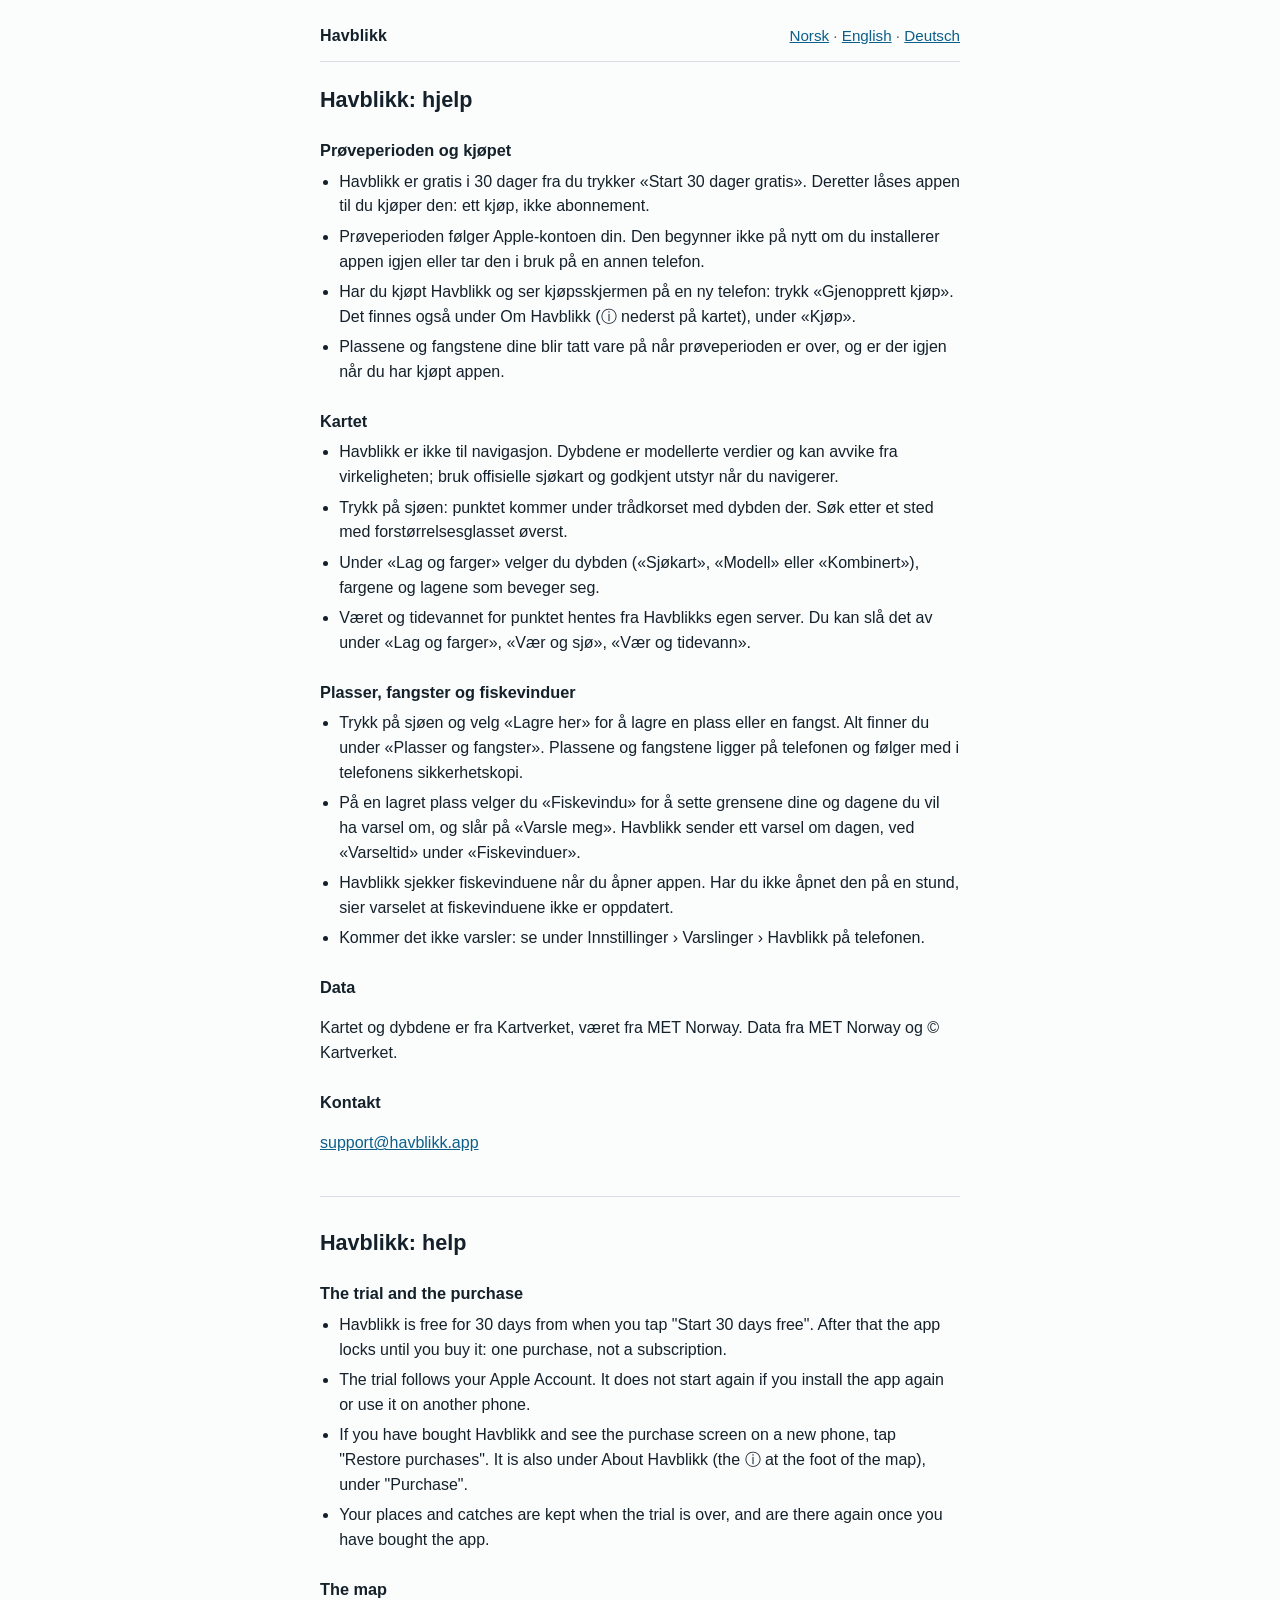
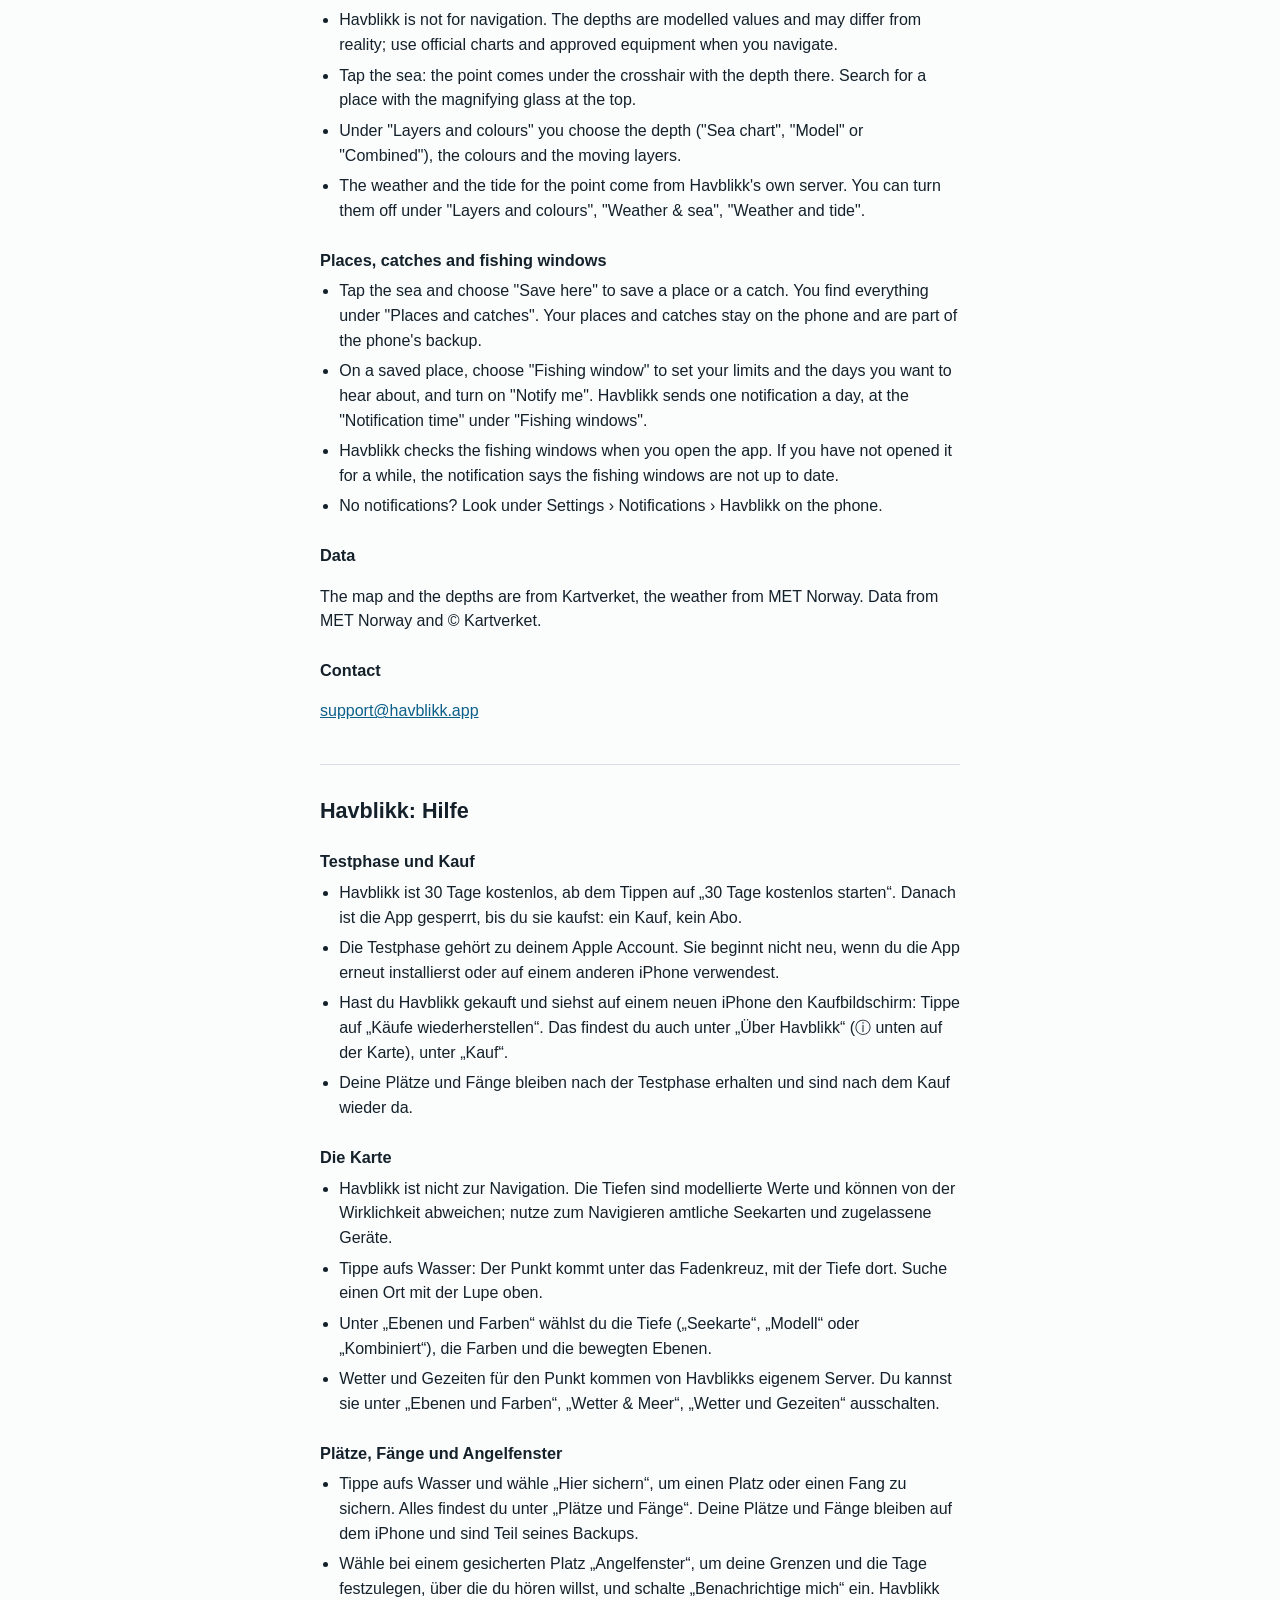
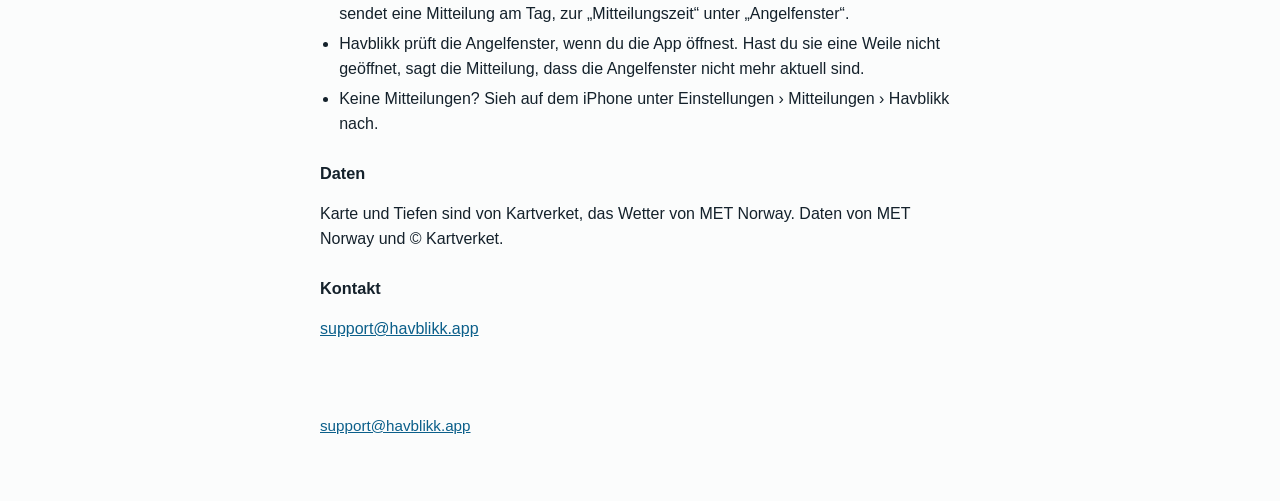
==== support/index.html @ 4362892e "Havblikk's support and privacy pages (nb, en, de), from the app repository's Site/ Co-Authored-By: C" ====
<!doctype html>
<html lang="nb">
<head>
<meta charset="utf-8">
<meta name="viewport" content="width=device-width, initial-scale=1">
<title>Havblikk: hjelp · help · Hilfe</title>
<meta name="description" content="Hjelp til Havblikk: prøveperioden og kjøpet, kartet, plasser og fiskevinduer. Help and Hilfe in English and German.">
<link rel="stylesheet" href="../style.css?v=20261112">
</head>
<body>
<main>
<header>
<p class="app"><a href="../">Havblikk</a></p>
<nav><a href="#nb" lang="nb">Norsk</a> · <a href="#en" lang="en">English</a> · <a href="#de" lang="de">Deutsch</a></nav>
</header>

<section lang="nb" id="nb">
<h2>Havblikk: hjelp</h2>
<h3>Prøveperioden og kjøpet</h3>
<ul>
<li>Havblikk er gratis i 30 dager fra du trykker «Start 30 dager gratis». Deretter låses appen til du kjøper den: ett kjøp, ikke abonnement.</li>
<li>Prøveperioden følger Apple-kontoen din. Den begynner ikke på nytt om du installerer appen igjen eller tar den i bruk på en annen telefon.</li>
<li>Har du kjøpt Havblikk og ser kjøpsskjermen på en ny telefon: trykk «Gjenopprett kjøp». Det finnes også under Om Havblikk (ⓘ nederst på kartet), under «Kjøp».</li>
<li>Plassene og fangstene dine blir tatt vare på når prøveperioden er over, og er der igjen når du har kjøpt appen.</li>
</ul>
<h3>Kartet</h3>
<ul>
<li>Havblikk er ikke til navigasjon. Dybdene er modellerte verdier og kan avvike fra virkeligheten; bruk offisielle sjøkart og godkjent utstyr når du navigerer.</li>
<li>Trykk på sjøen: punktet kommer under trådkorset med dybden der. Søk etter et sted med forstørrelsesglasset øverst.</li>
<li>Under «Lag og farger» velger du dybden («Sjøkart», «Modell» eller «Kombinert»), fargene og lagene som beveger seg.</li>
<li>Været og tidevannet for punktet hentes fra Havblikks egen server. Du kan slå det av under «Lag og farger», «Vær og sjø», «Vær og tidevann».</li>
</ul>
<h3>Plasser, fangster og fiskevinduer</h3>
<ul>
<li>Trykk på sjøen og velg «Lagre her» for å lagre en plass eller en fangst. Alt finner du under «Plasser og fangster». Plassene og fangstene ligger på telefonen og følger med i telefonens sikkerhetskopi.</li>
<li>På en lagret plass velger du «Fiskevindu» for å sette grensene dine og dagene du vil ha varsel om, og slår på «Varsle meg». Havblikk sender ett varsel om dagen, ved «Varseltid» under «Fiskevinduer».</li>
<li>Havblikk sjekker fiskevinduene når du åpner appen. Har du ikke åpnet den på en stund, sier varselet at fiskevinduene ikke er oppdatert.</li>
<li>Kommer det ikke varsler: se under Innstillinger › Varslinger › Havblikk på telefonen.</li>
</ul>
<h3>Data</h3>
<p>Kartet og dybdene er fra Kartverket, været fra MET Norway. Data fra MET Norway og © Kartverket.</p>
<h3>Kontakt</h3>
<p><a href="mailto:support@havblikk.app">support@havblikk.app</a></p>
</section>

<section lang="en" id="en">
<h2>Havblikk: help</h2>
<h3>The trial and the purchase</h3>
<ul>
<li>Havblikk is free for 30 days from when you tap "Start 30 days free". After that the app locks until you buy it: one purchase, not a subscription.</li>
<li>The trial follows your Apple Account. It does not start again if you install the app again or use it on another phone.</li>
<li>If you have bought Havblikk and see the purchase screen on a new phone, tap "Restore purchases". It is also under About Havblikk (the ⓘ at the foot of the map), under "Purchase".</li>
<li>Your places and catches are kept when the trial is over, and are there again once you have bought the app.</li>
</ul>
<h3>The map</h3>
<ul>
<li>Havblikk is not for navigation. The depths are modelled values and may differ from reality; use official charts and approved equipment when you navigate.</li>
<li>Tap the sea: the point comes under the crosshair with the depth there. Search for a place with the magnifying glass at the top.</li>
<li>Under "Layers and colours" you choose the depth ("Sea chart", "Model" or "Combined"), the colours and the moving layers.</li>
<li>The weather and the tide for the point come from Havblikk's own server. You can turn them off under "Layers and colours", "Weather &amp; sea", "Weather and tide".</li>
</ul>
<h3>Places, catches and fishing windows</h3>
<ul>
<li>Tap the sea and choose "Save here" to save a place or a catch. You find everything under "Places and catches". Your places and catches stay on the phone and are part of the phone's backup.</li>
<li>On a saved place, choose "Fishing window" to set your limits and the days you want to hear about, and turn on "Notify me". Havblikk sends one notification a day, at the "Notification time" under "Fishing windows".</li>
<li>Havblikk checks the fishing windows when you open the app. If you have not opened it for a while, the notification says the fishing windows are not up to date.</li>
<li>No notifications? Look under Settings › Notifications › Havblikk on the phone.</li>
</ul>
<h3>Data</h3>
<p>The map and the depths are from Kartverket, the weather from MET Norway. Data from MET Norway and © Kartverket.</p>
<h3>Contact</h3>
<p><a href="mailto:support@havblikk.app">support@havblikk.app</a></p>
</section>

<section lang="de" id="de">
<h2>Havblikk: Hilfe</h2>
<h3>Testphase und Kauf</h3>
<ul>
<li>Havblikk ist 30 Tage kostenlos, ab dem Tippen auf „30 Tage kostenlos starten“. Danach ist die App gesperrt, bis du sie kaufst: ein Kauf, kein Abo.</li>
<li>Die Testphase gehört zu deinem Apple Account. Sie beginnt nicht neu, wenn du die App erneut installierst oder auf einem anderen iPhone verwendest.</li>
<li>Hast du Havblikk gekauft und siehst auf einem neuen iPhone den Kaufbildschirm: Tippe auf „Käufe wiederherstellen“. Das findest du auch unter „Über Havblikk“ (ⓘ unten auf der Karte), unter „Kauf“.</li>
<li>Deine Plätze und Fänge bleiben nach der Testphase erhalten und sind nach dem Kauf wieder da.</li>
</ul>
<h3>Die Karte</h3>
<ul>
<li>Havblikk ist nicht zur Navigation. Die Tiefen sind modellierte Werte und können von der Wirklichkeit abweichen; nutze zum Navigieren amtliche Seekarten und zugelassene Geräte.</li>
<li>Tippe aufs Wasser: Der Punkt kommt unter das Fadenkreuz, mit der Tiefe dort. Suche einen Ort mit der Lupe oben.</li>
<li>Unter „Ebenen und Farben“ wählst du die Tiefe („Seekarte“, „Modell“ oder „Kombiniert“), die Farben und die bewegten Ebenen.</li>
<li>Wetter und Gezeiten für den Punkt kommen von Havblikks eigenem Server. Du kannst sie unter „Ebenen und Farben“, „Wetter &amp; Meer“, „Wetter und Gezeiten“ ausschalten.</li>
</ul>
<h3>Plätze, Fänge und Angelfenster</h3>
<ul>
<li>Tippe aufs Wasser und wähle „Hier sichern“, um einen Platz oder einen Fang zu sichern. Alles findest du unter „Plätze und Fänge“. Deine Plätze und Fänge bleiben auf dem iPhone und sind Teil seines Backups.</li>
<li>Wähle bei einem gesicherten Platz „Angelfenster“, um deine Grenzen und die Tage festzulegen, über die du hören willst, und schalte „Benachrichtige mich“ ein. Havblikk sendet eine Mitteilung am Tag, zur „Mitteilungszeit“ unter „Angelfenster“.</li>
<li>Havblikk prüft die Angelfenster, wenn du die App öffnest. Hast du sie eine Weile nicht geöffnet, sagt die Mitteilung, dass die Angelfenster nicht mehr aktuell sind.</li>
<li>Keine Mitteilungen? Sieh auf dem iPhone unter Einstellungen › Mitteilungen › Havblikk nach.</li>
</ul>
<h3>Daten</h3>
<p>Karte und Tiefen sind von Kartverket, das Wetter von MET Norway. Daten von MET Norway und © Kartverket.</p>
<h3>Kontakt</h3>
<p><a href="mailto:support@havblikk.app">support@havblikk.app</a></p>
</section>

<footer><p><a href="mailto:support@havblikk.app">support@havblikk.app</a></p></footer>
</main>
</body>
</html>
---- style.css ----
/* Havblikk's support and privacy pages: one column, the system's type, the sea's blue for links. */
:root {
  --ink: #14212b;
  --muted: #4d5d68;
  --line: #d6dee3;
  --paper: #fbfcfc;
  --link: #0b5f8a;
}
@media (prefers-color-scheme: dark) {
  :root {
    --ink: #e6edf1;
    --muted: #9fb0bb;
    --line: #2b3a44;
    --paper: #0f171d;
    --link: #7cc3e6;
  }
}
* { box-sizing: border-box; }
html { -webkit-text-size-adjust: 100%; }
body {
  margin: 0;
  background: var(--paper);
  color: var(--ink);
  font: 16px/1.55 -apple-system, BlinkMacSystemFont, "Helvetica Neue", Arial, sans-serif;
}
main { max-width: 42rem; margin: 0 auto; padding: 1.5rem 1rem 3rem; }
header { display: flex; flex-wrap: wrap; gap: 0.5rem 1.5rem; align-items: baseline; justify-content: space-between;
  border-bottom: 1px solid var(--line); padding-bottom: 0.75rem; margin-bottom: 1.5rem; }
.app { margin: 0; font-weight: 600; letter-spacing: 0.01em; }
.app a { color: var(--ink); text-decoration: none; }
nav { color: var(--muted); font-size: 0.95rem; }
section { padding-bottom: 1.5rem; border-bottom: 1px solid var(--line); margin-bottom: 2rem; }
section:last-of-type { border-bottom: 0; }
h1 { font-size: 1.6rem; line-height: 1.25; margin: 0 0 0.5rem; }
h2 { font-size: 1.35rem; line-height: 1.3; margin: 0 0 1rem; }
h3 { font-size: 1.02rem; margin: 1.5rem 0 0.4rem; }
p, li { overflow-wrap: anywhere; }
ul { padding-left: 1.2rem; margin: 0.4rem 0; }
li { margin: 0.35rem 0; }
a { color: var(--link); }
a:focus-visible { outline: 2px solid var(--link); outline-offset: 2px; }
footer { color: var(--muted); font-size: 0.95rem; }
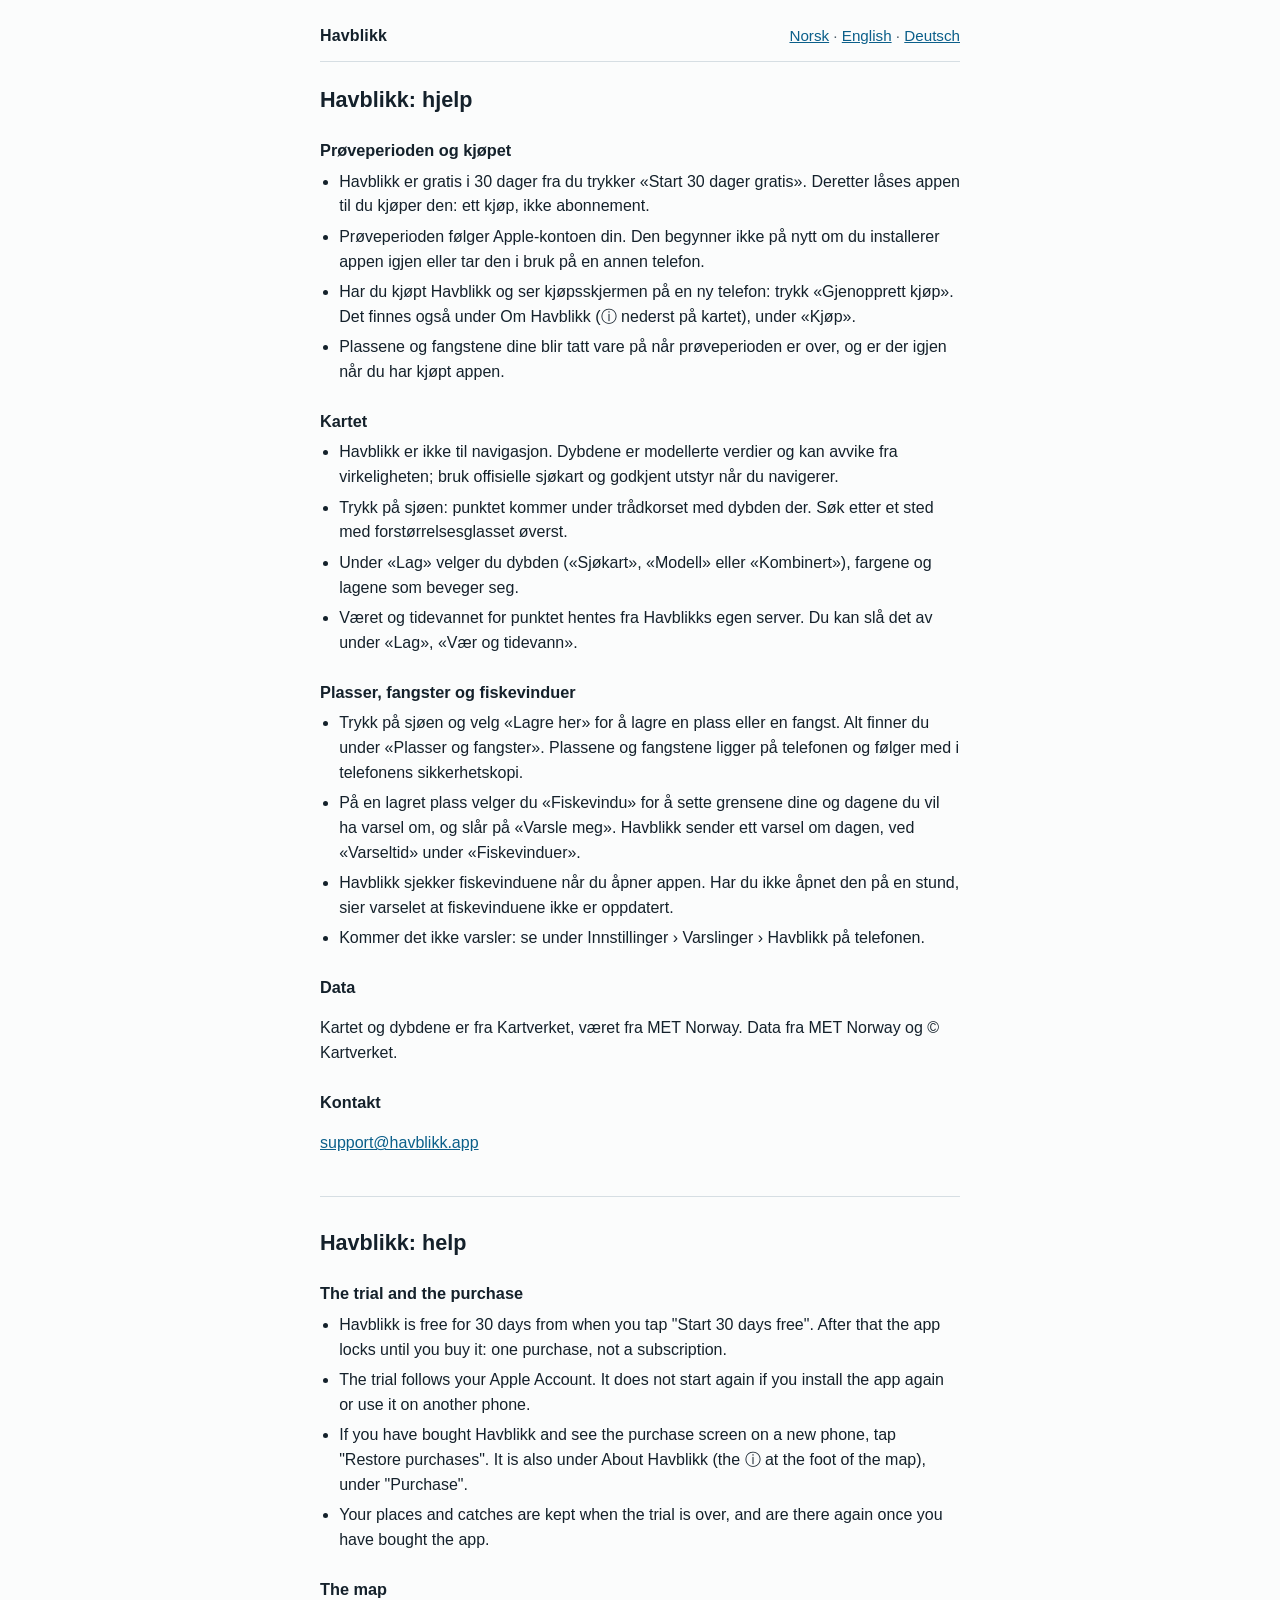
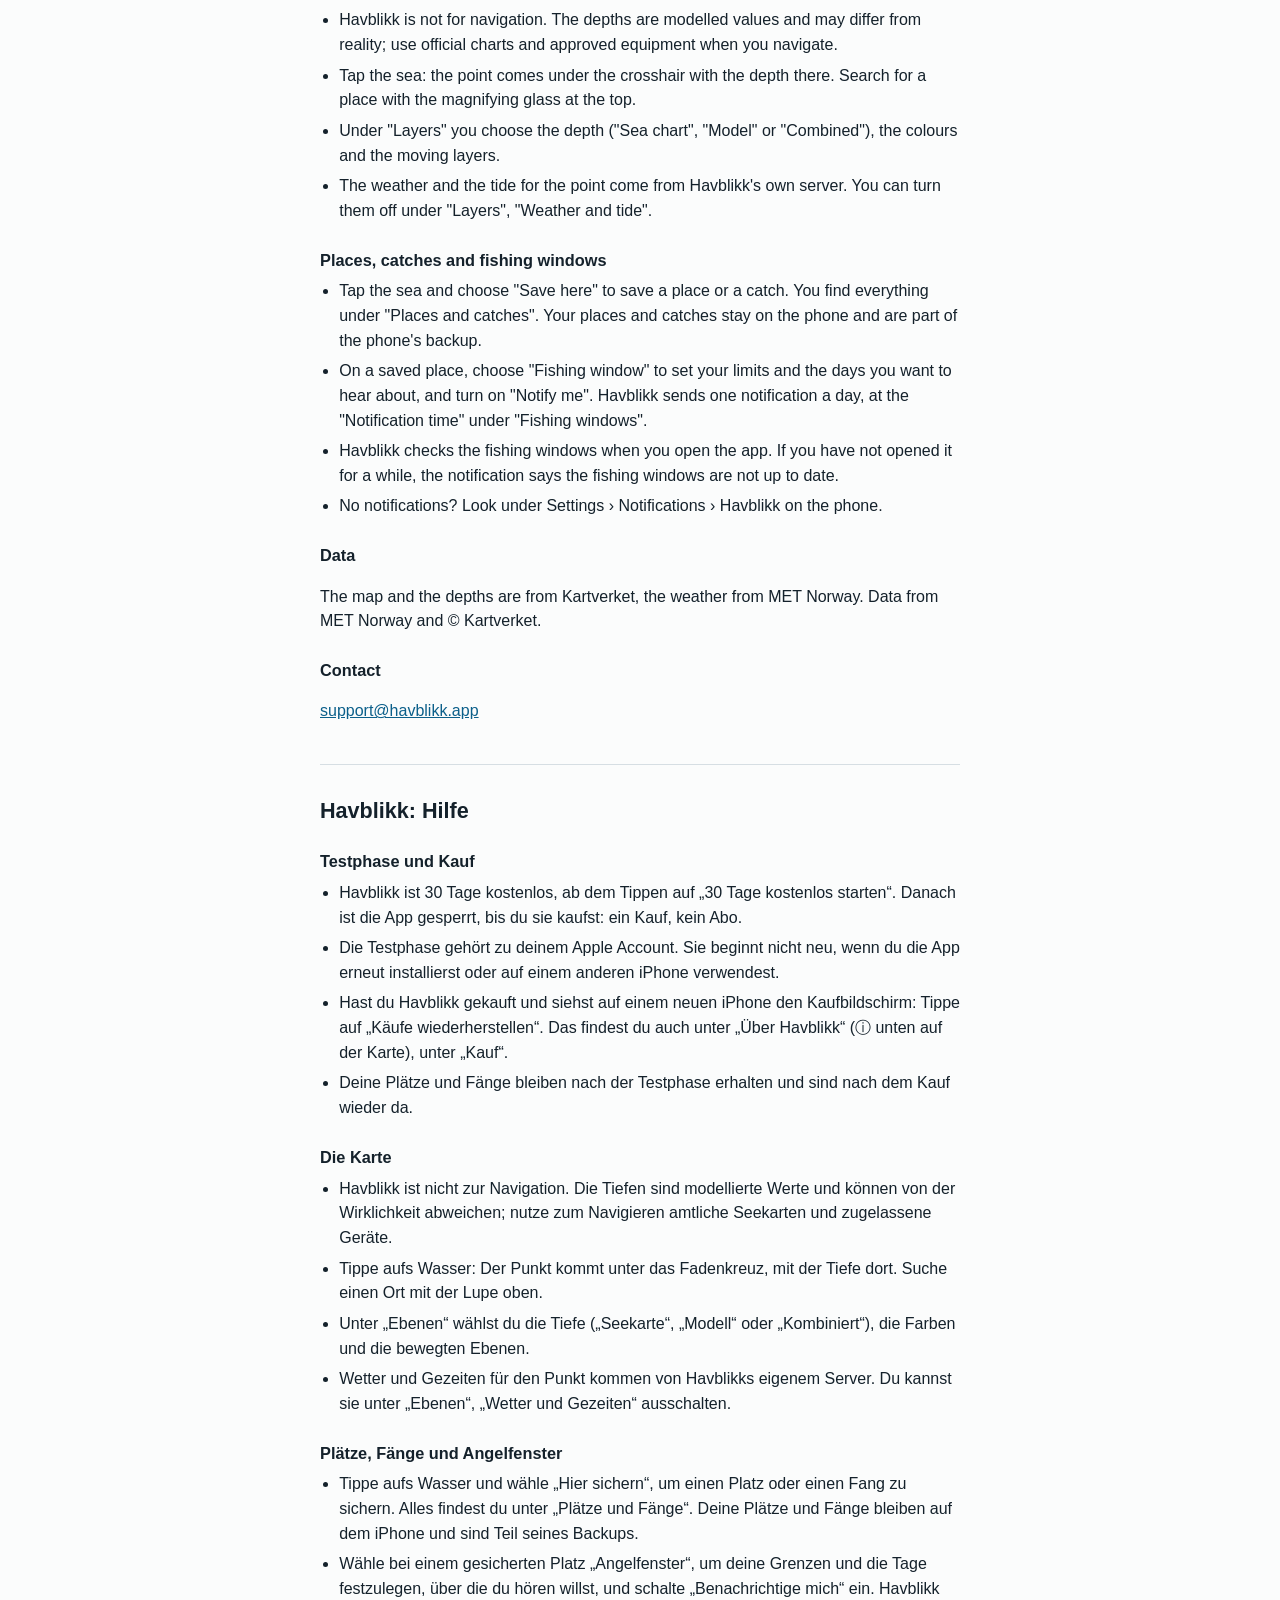
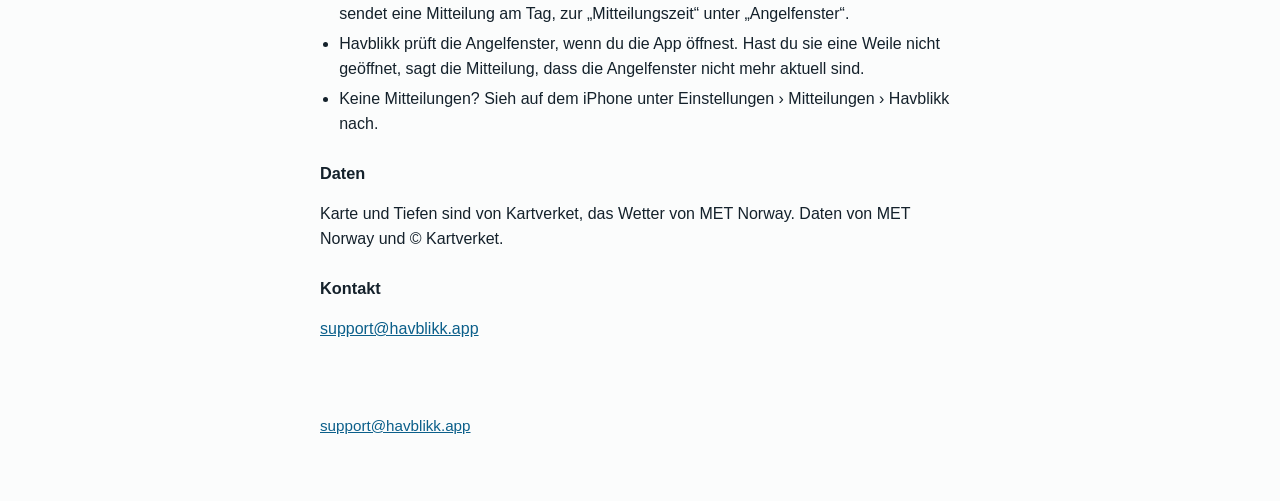
==== commit 20148cab: "Havblikk 1.1: the position, the depth's tile lists and the banks' finer tiles (privacy); the layer s" ====
--- a/support/index.html
+++ b/support/index.html
@@ -27,8 +27,8 @@
 <ul>
 <li>Havblikk er ikke til navigasjon. Dybdene er modellerte verdier og kan avvike fra virkeligheten; bruk offisielle sjøkart og godkjent utstyr når du navigerer.</li>
 <li>Trykk på sjøen: punktet kommer under trådkorset med dybden der. Søk etter et sted med forstørrelsesglasset øverst.</li>
-<li>Under «Lag og farger» velger du dybden («Sjøkart», «Modell» eller «Kombinert»), fargene og lagene som beveger seg.</li>
-<li>Været og tidevannet for punktet hentes fra Havblikks egen server. Du kan slå det av under «Lag og farger», «Vær og sjø», «Vær og tidevann».</li>
+<li>Under «Lag» velger du dybden («Sjøkart», «Modell» eller «Kombinert»), fargene og lagene som beveger seg.</li>
+<li>Været og tidevannet for punktet hentes fra Havblikks egen server. Du kan slå det av under «Lag», «Vær og tidevann».</li>
 </ul>
 <h3>Plasser, fangster og fiskevinduer</h3>
 <ul>
@@ -56,8 +56,8 @@
 <ul>
 <li>Havblikk is not for navigation. The depths are modelled values and may differ from reality; use official charts and approved equipment when you navigate.</li>
 <li>Tap the sea: the point comes under the crosshair with the depth there. Search for a place with the magnifying glass at the top.</li>
-<li>Under "Layers and colours" you choose the depth ("Sea chart", "Model" or "Combined"), the colours and the moving layers.</li>
-<li>The weather and the tide for the point come from Havblikk's own server. You can turn them off under "Layers and colours", "Weather &amp; sea", "Weather and tide".</li>
+<li>Under "Layers" you choose the depth ("Sea chart", "Model" or "Combined"), the colours and the moving layers.</li>
+<li>The weather and the tide for the point come from Havblikk's own server. You can turn them off under "Layers", "Weather and tide".</li>
 </ul>
 <h3>Places, catches and fishing windows</h3>
 <ul>
@@ -85,8 +85,8 @@
 <ul>
 <li>Havblikk ist nicht zur Navigation. Die Tiefen sind modellierte Werte und können von der Wirklichkeit abweichen; nutze zum Navigieren amtliche Seekarten und zugelassene Geräte.</li>
 <li>Tippe aufs Wasser: Der Punkt kommt unter das Fadenkreuz, mit der Tiefe dort. Suche einen Ort mit der Lupe oben.</li>
-<li>Unter „Ebenen und Farben“ wählst du die Tiefe („Seekarte“, „Modell“ oder „Kombiniert“), die Farben und die bewegten Ebenen.</li>
-<li>Wetter und Gezeiten für den Punkt kommen von Havblikks eigenem Server. Du kannst sie unter „Ebenen und Farben“, „Wetter &amp; Meer“, „Wetter und Gezeiten“ ausschalten.</li>
+<li>Unter „Ebenen“ wählst du die Tiefe („Seekarte“, „Modell“ oder „Kombiniert“), die Farben und die bewegten Ebenen.</li>
+<li>Wetter und Gezeiten für den Punkt kommen von Havblikks eigenem Server. Du kannst sie unter „Ebenen“, „Wetter und Gezeiten“ ausschalten.</li>
 </ul>
 <h3>Plätze, Fänge und Angelfenster</h3>
 <ul>
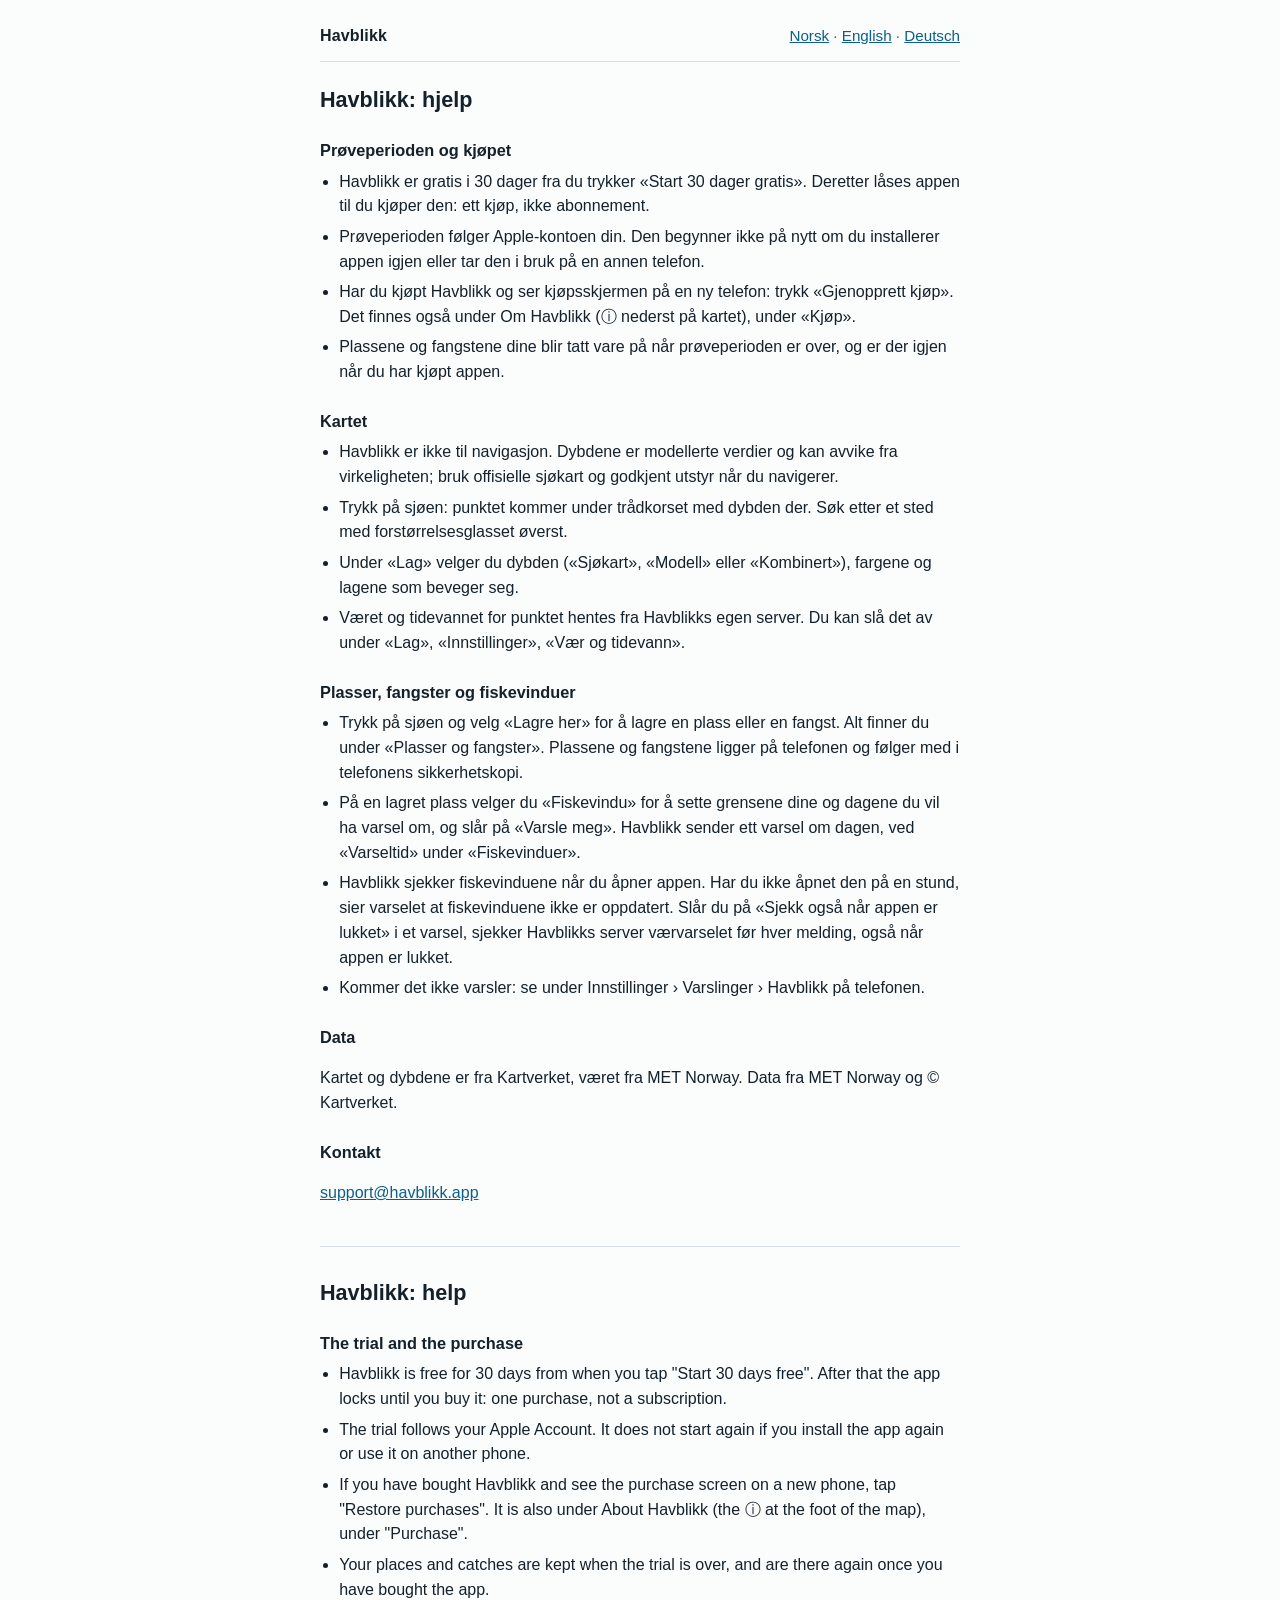
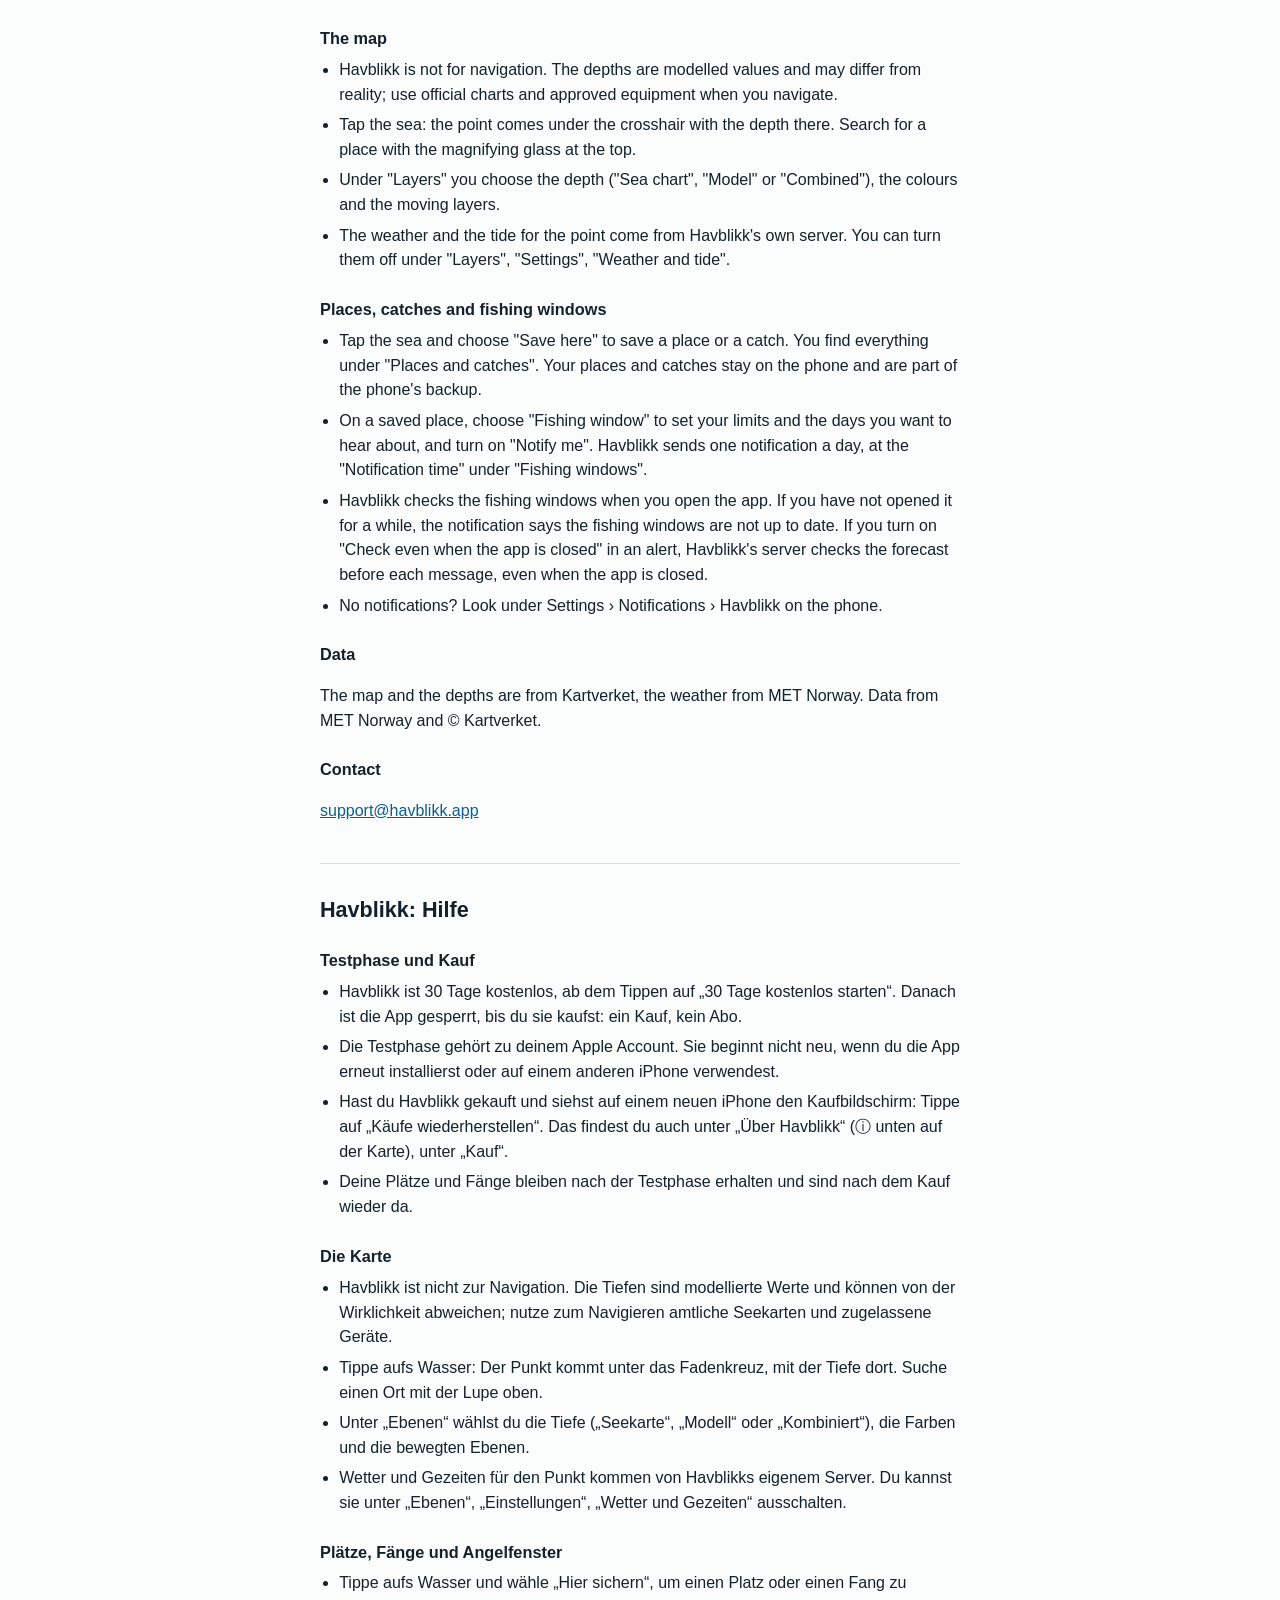
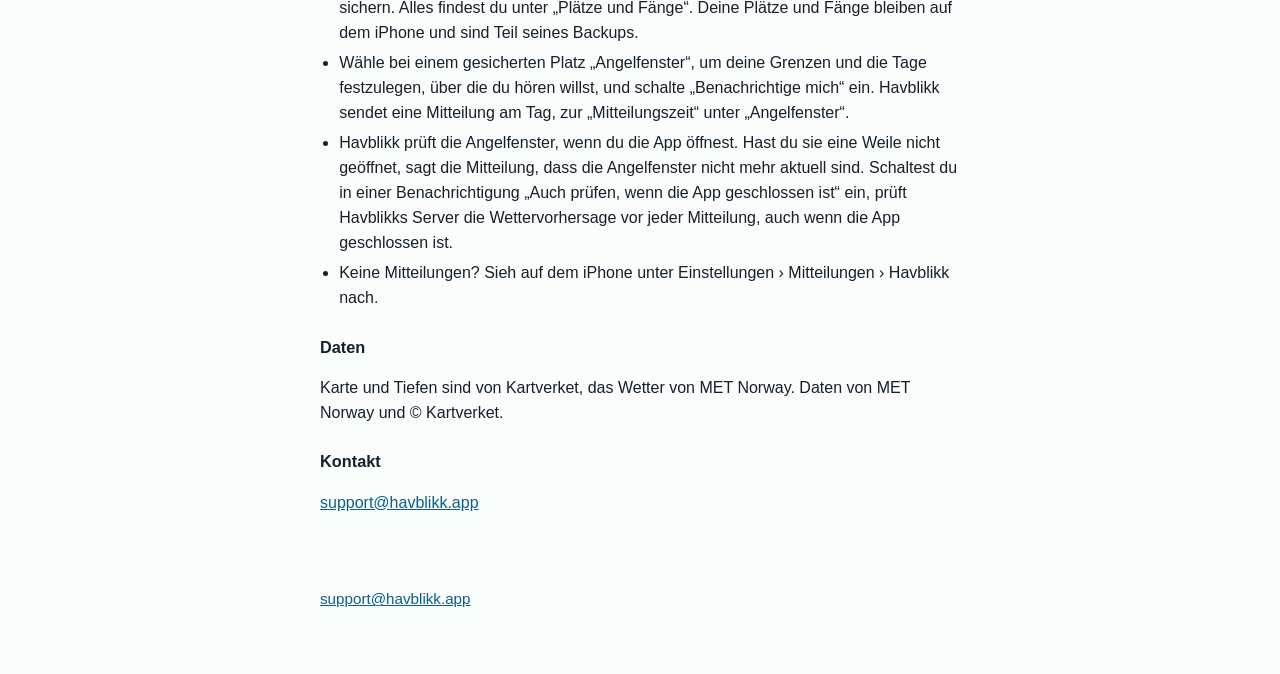
==== commit 5d527b35: "Havblikk 1.3: the support page names the alerts' server check and the Settings step (nb, en, de) Co-" ====
--- a/support/index.html
+++ b/support/index.html
@@ -28,13 +28,13 @@
 <li>Havblikk er ikke til navigasjon. Dybdene er modellerte verdier og kan avvike fra virkeligheten; bruk offisielle sjøkart og godkjent utstyr når du navigerer.</li>
 <li>Trykk på sjøen: punktet kommer under trådkorset med dybden der. Søk etter et sted med forstørrelsesglasset øverst.</li>
 <li>Under «Lag» velger du dybden («Sjøkart», «Modell» eller «Kombinert»), fargene og lagene som beveger seg.</li>
-<li>Været og tidevannet for punktet hentes fra Havblikks egen server. Du kan slå det av under «Lag», «Vær og tidevann».</li>
+<li>Været og tidevannet for punktet hentes fra Havblikks egen server. Du kan slå det av under «Lag», «Innstillinger», «Vær og tidevann».</li>
 </ul>
 <h3>Plasser, fangster og fiskevinduer</h3>
 <ul>
 <li>Trykk på sjøen og velg «Lagre her» for å lagre en plass eller en fangst. Alt finner du under «Plasser og fangster». Plassene og fangstene ligger på telefonen og følger med i telefonens sikkerhetskopi.</li>
 <li>På en lagret plass velger du «Fiskevindu» for å sette grensene dine og dagene du vil ha varsel om, og slår på «Varsle meg». Havblikk sender ett varsel om dagen, ved «Varseltid» under «Fiskevinduer».</li>
-<li>Havblikk sjekker fiskevinduene når du åpner appen. Har du ikke åpnet den på en stund, sier varselet at fiskevinduene ikke er oppdatert.</li>
+<li>Havblikk sjekker fiskevinduene når du åpner appen. Har du ikke åpnet den på en stund, sier varselet at fiskevinduene ikke er oppdatert. Slår du på «Sjekk også når appen er lukket» i et varsel, sjekker Havblikks server værvarselet før hver melding, også når appen er lukket.</li>
 <li>Kommer det ikke varsler: se under Innstillinger › Varslinger › Havblikk på telefonen.</li>
 </ul>
 <h3>Data</h3>
@@ -57,13 +57,13 @@
 <li>Havblikk is not for navigation. The depths are modelled values and may differ from reality; use official charts and approved equipment when you navigate.</li>
 <li>Tap the sea: the point comes under the crosshair with the depth there. Search for a place with the magnifying glass at the top.</li>
 <li>Under "Layers" you choose the depth ("Sea chart", "Model" or "Combined"), the colours and the moving layers.</li>
-<li>The weather and the tide for the point come from Havblikk's own server. You can turn them off under "Layers", "Weather and tide".</li>
+<li>The weather and the tide for the point come from Havblikk's own server. You can turn them off under "Layers", "Settings", "Weather and tide".</li>
 </ul>
 <h3>Places, catches and fishing windows</h3>
 <ul>
 <li>Tap the sea and choose "Save here" to save a place or a catch. You find everything under "Places and catches". Your places and catches stay on the phone and are part of the phone's backup.</li>
 <li>On a saved place, choose "Fishing window" to set your limits and the days you want to hear about, and turn on "Notify me". Havblikk sends one notification a day, at the "Notification time" under "Fishing windows".</li>
-<li>Havblikk checks the fishing windows when you open the app. If you have not opened it for a while, the notification says the fishing windows are not up to date.</li>
+<li>Havblikk checks the fishing windows when you open the app. If you have not opened it for a while, the notification says the fishing windows are not up to date. If you turn on "Check even when the app is closed" in an alert, Havblikk's server checks the forecast before each message, even when the app is closed.</li>
 <li>No notifications? Look under Settings › Notifications › Havblikk on the phone.</li>
 </ul>
 <h3>Data</h3>
@@ -86,13 +86,13 @@
 <li>Havblikk ist nicht zur Navigation. Die Tiefen sind modellierte Werte und können von der Wirklichkeit abweichen; nutze zum Navigieren amtliche Seekarten und zugelassene Geräte.</li>
 <li>Tippe aufs Wasser: Der Punkt kommt unter das Fadenkreuz, mit der Tiefe dort. Suche einen Ort mit der Lupe oben.</li>
 <li>Unter „Ebenen“ wählst du die Tiefe („Seekarte“, „Modell“ oder „Kombiniert“), die Farben und die bewegten Ebenen.</li>
-<li>Wetter und Gezeiten für den Punkt kommen von Havblikks eigenem Server. Du kannst sie unter „Ebenen“, „Wetter und Gezeiten“ ausschalten.</li>
+<li>Wetter und Gezeiten für den Punkt kommen von Havblikks eigenem Server. Du kannst sie unter „Ebenen“, „Einstellungen“, „Wetter und Gezeiten“ ausschalten.</li>
 </ul>
 <h3>Plätze, Fänge und Angelfenster</h3>
 <ul>
 <li>Tippe aufs Wasser und wähle „Hier sichern“, um einen Platz oder einen Fang zu sichern. Alles findest du unter „Plätze und Fänge“. Deine Plätze und Fänge bleiben auf dem iPhone und sind Teil seines Backups.</li>
 <li>Wähle bei einem gesicherten Platz „Angelfenster“, um deine Grenzen und die Tage festzulegen, über die du hören willst, und schalte „Benachrichtige mich“ ein. Havblikk sendet eine Mitteilung am Tag, zur „Mitteilungszeit“ unter „Angelfenster“.</li>
-<li>Havblikk prüft die Angelfenster, wenn du die App öffnest. Hast du sie eine Weile nicht geöffnet, sagt die Mitteilung, dass die Angelfenster nicht mehr aktuell sind.</li>
+<li>Havblikk prüft die Angelfenster, wenn du die App öffnest. Hast du sie eine Weile nicht geöffnet, sagt die Mitteilung, dass die Angelfenster nicht mehr aktuell sind. Schaltest du in einer Benachrichtigung „Auch prüfen, wenn die App geschlossen ist“ ein, prüft Havblikks Server die Wettervorhersage vor jeder Mitteilung, auch wenn die App geschlossen ist.</li>
 <li>Keine Mitteilungen? Sieh auf dem iPhone unter Einstellungen › Mitteilungen › Havblikk nach.</li>
 </ul>
 <h3>Daten</h3>
